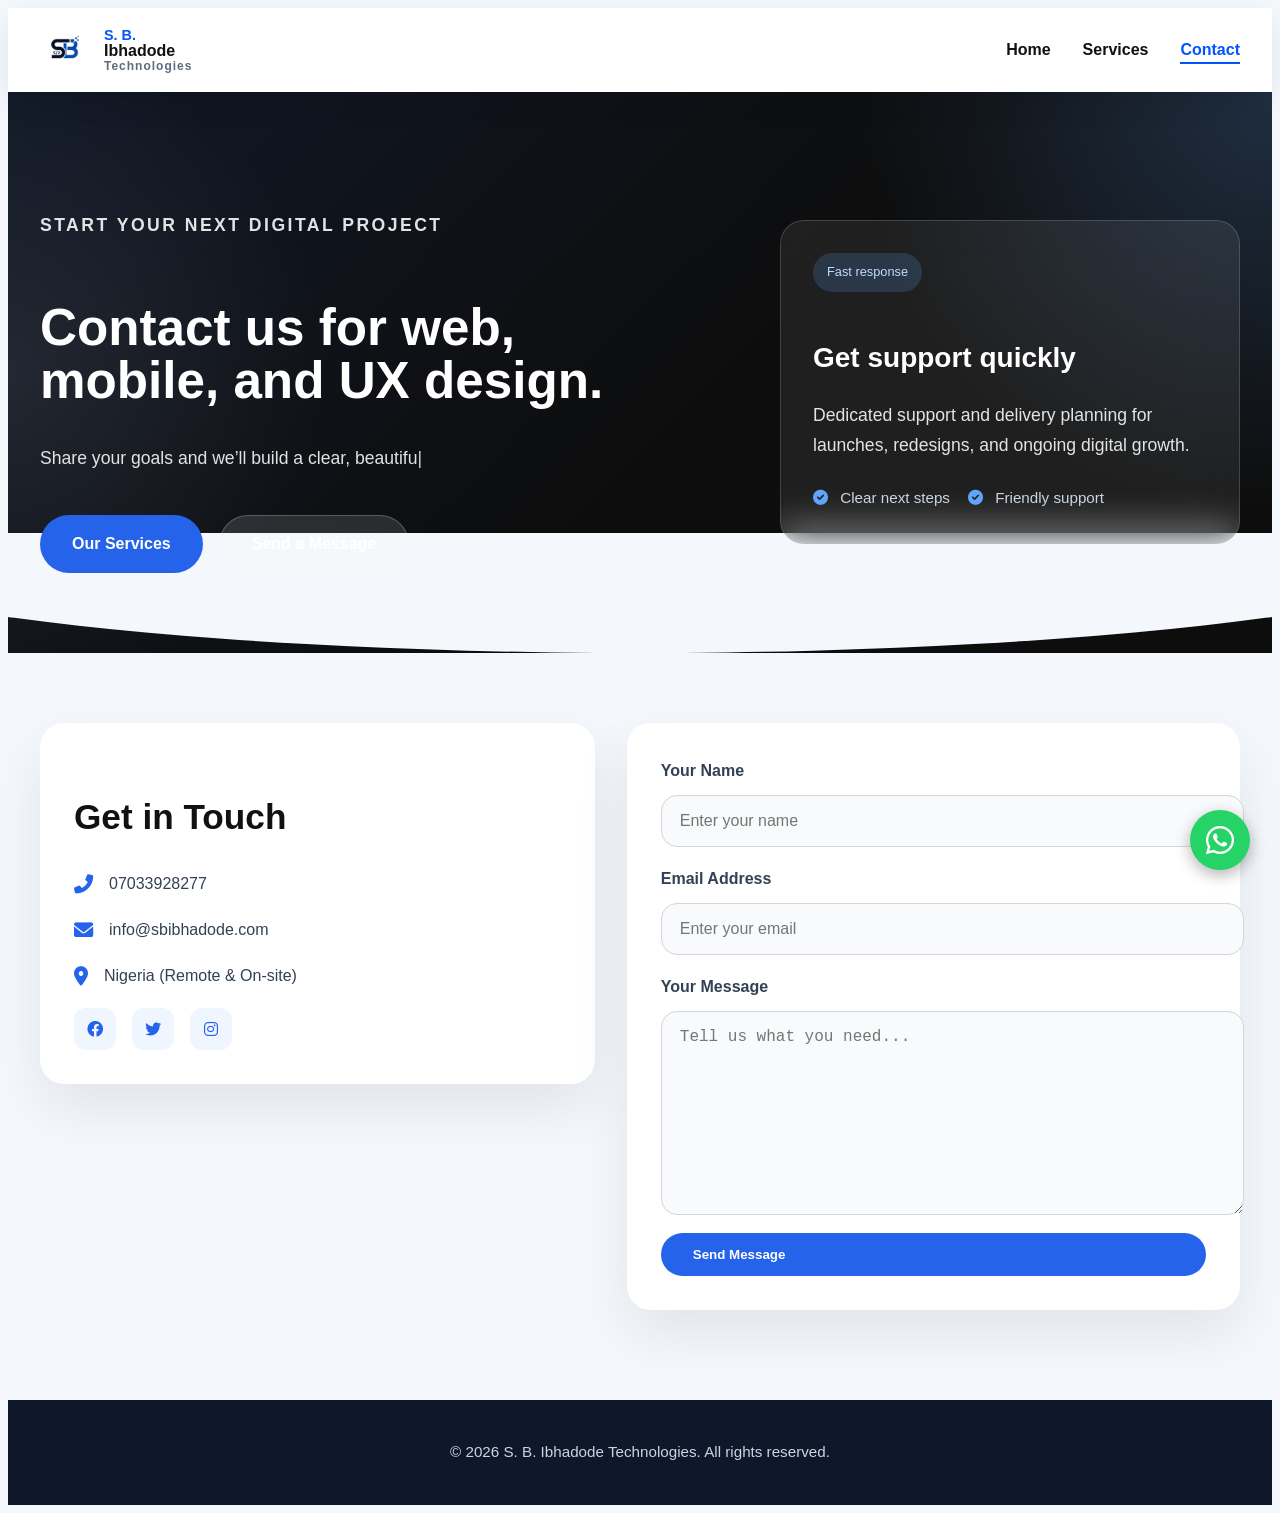
==== contact.html @ bba2dd8c "Adding more styling and removing the html from the urls" ====
<!DOCTYPE html>
<html lang="en">
<head>
    <meta charset="UTF-8">
    <meta name="viewport" content="width=device-width, initial-scale=1.0">
    <title>Contact | S. B. Ibhadode Technologies</title>
    <link rel="stylesheet" href="css/reference">
    <link rel="stylesheet" href="css/style.css">
    <link rel="stylesheet" href="https://cdnjs.cloudflare.com/ajax/libs/font-awesome/6.0.0/css/all.min.css">
</head>
<body>

    <nav class="navbar">
        <div class="container nav-inner">
            <div class="logo">
                <img src="images/logo.png" alt="S.B. Ibhadode Technologies Logo" class="logo-img">
                <div class="brand-name">
                    <span class="brand-line1">S. B.</span>
                    <span class="brand-line2">Ibhadode</span>
                    <span class="brand-line3">Technologies</span>
                </div>
            </div>
            <ul class="nav-links">
                <li><a href="/">Home</a></li>
                <li><a href="/services">Services</a></li>
                <li><a href="/contact" class="active">Contact</a></li>
            </ul>
            <div class="hamburger">
                <i class="fas fa-bars"></i>
            </div>
        </div>
    </nav>

    <section class="hero page-header reveal">
        <div class="container hero-grid">
            <div class="hero-text reveal slide-in-left">
                <p class="eyebrow">Start your next digital project</p>
                <h1>Contact us for web, mobile, and UX design.</h1>
                <p class="hero-copy typed" data-text="Share your goals and we’ll build a clear, beautiful product experience that helps your business grow."></p>
                <div class="hero-buttons">
                    <a href="/services" class="btn primary">Our Services</a>
                    <a href="#contact" class="btn secondary">Send a Message</a>
                </div>
            </div>
            <div class="hero-panel reveal slide-in-right">
                <div class="hero-card">
                    <span class="hero-card-label">Fast response</span>
                    <h2>Get support quickly</h2>
                    <p>Dedicated support and delivery planning for launches, redesigns, and ongoing digital growth.</p>
                    <div class="hero-card-meta">
                        <span><i class="fas fa-check-circle"></i> Clear next steps</span>
                        <span><i class="fas fa-check-circle"></i> Friendly support</span>
                    </div>
                </div>
            </div>
        </div>
        <div class="hero-wave"></div>
    </section>

    <section class="contact-section reveal" id="contact">
        <div class="container">
            <div class="contact-grid">
                <div class="contact-info-box">
                    <h2>Get in Touch</h2>
                    <div class="info-item">
                        <i class="fas fa-phone-alt"></i>
                        <span>07033928277</span>
                    </div>
                    <div class="info-item">
                        <i class="fas fa-envelope"></i>
                        <span>info@sbibhadode.com</span>
                    </div>
                    <div class="info-item">
                        <i class="fas fa-map-marker-alt"></i>
                        <span>Nigeria (Remote & On-site)</span>
                    </div>
                    <div class="social-links">
                        <a href="#"><i class="fab fa-facebook"></i></a>
                        <a href="#"><i class="fab fa-twitter"></i></a>
                        <a href="#"><i class="fab fa-instagram"></i></a>
                    </div>
                </div>
                <form class="contact-form">
                    <div class="form-group">
                        <label for="name">Your Name</label>
                        <input type="text" id="name" placeholder="Enter your name" required>
                    </div>
                    <div class="form-group">
                        <label for="email">Email Address</label>
                        <input type="email" id="email" placeholder="Enter your email" required>
                    </div>
                    <div class="form-group">
                        <label for="message">Your Message</label>
                        <textarea id="message" rows="5" placeholder="Tell us what you need..." required></textarea>
                    </div>
                    <button type="submit" class="btn primary full-width">Send Message</button>
                </form>
            </div>
        </div>
    </section>

    <footer>
        <div class="container">
            <p>&copy; 2026 S. B. Ibhadode Technologies. All rights reserved.</p>
        </div>
    </footer>

    <a href="https://wa.me/2347033928277" class="whatsapp-float" target="_blank">
        <i class="fab fa-whatsapp"></i>
    </a>

    <script src="js/script.js"></script>
</body>
</html>
---- css/style.css ----
/* --- GLOBAL STYLES --- */
html { scroll-behavior: smooth; }
body {
    background: #f4f7fb;
    color: #111;
    overflow-x: hidden;
    font-family: 'Inter', 'Segoe UI', sans-serif;
    line-height: 1.75;
}
a { text-decoration: none; color: inherit; }
img { max-width: 100%; display: block; }
.container { max-width: 1200px; margin: 0 auto; padding: 0 20px; }
.section-title { font-size: clamp(2rem, 2.5vw, 3rem); margin-bottom: 24px; color: #0d0d0d; }

/* --- NAVIGATION --- */
.navbar {
    background: rgba(255,255,255,0.96);
    backdrop-filter: blur(10px);
    box-shadow: 0 10px 30px rgba(0,0,0,0.08);
    position: sticky;
    top: 0;
    z-index: 100;
}
.navbar .container {
    display: flex;
    justify-content: space-between;
    align-items: center;
    height: 84px;
}
.nav-inner { gap: 1rem; }
.logo { display: flex; align-items: center; gap: 16px; }
.logo-img { width: 48px; height: 48px; object-fit: contain; }
.brand-name { display: flex; flex-direction: column; line-height: 1.05; }
.brand-line1 { font-size: 0.9rem; font-weight: 700; color: #0055ff; }
.brand-line2 { font-size: 1rem; font-weight: 700; color: #111; }
.brand-line3 { font-size: 0.75rem; font-weight: 600; color: #5f6a82; letter-spacing: 1px; }
.nav-links { list-style: none; display: flex; gap: 32px; }
.nav-links a { color: #111; font-weight: 550; transition: color 0.3s ease, border-bottom 0.3s ease; }
.nav-links a:hover,
.nav-links a.active { color: #0055ff; border-bottom: 2px solid #0055ff; padding-bottom: 4px; }
.hamburger { display: none; font-size: 1.5rem; cursor: pointer; color: #111; transition: transform 0.3s ease; }
.hamburger.open { transform: rotate(90deg); }
.nav-links.active { display: flex; }

/* --- HERO SECTION --- */
.hero {
    background: linear-gradient(135deg, #111827 0%, #0d0d0d 55%);
    color: #fff;
    padding: 100px 0 60px;
    position: relative;
    overflow: hidden;
}
.hero-grid { display: grid; grid-template-columns: 1.2fr 0.8fr; gap: 50px; align-items: center; }
.hero-text { max-width: 640px; }
.eyebrow { display: inline-block; margin-bottom: 18px; color: #7f9cf5; font-weight: 700; letter-spacing: 0.14em; text-transform: uppercase; font-size: 0.8rem; }
.hero h1 { font-size: clamp(2.8rem, 4vw, 4.4rem); line-height: 1.04; margin-bottom: 24px; }
.highlight { color: #60a5fa; }
.hero-copy { font-size: 1.05rem; max-width: 590px; margin-bottom: 32px; color: #d1d5db; }
.hero-buttons { display: flex; flex-wrap: wrap; gap: 16px; }
.hero-panel { display: flex; justify-content: flex-end; }
.hero-card {
    background: rgba(255,255,255,0.08);
    border: 1px solid rgba(255,255,255,0.16);
    border-radius: 24px;
    padding: 32px;
    max-width: 420px;
    backdrop-filter: blur(18px);
}
.hero-card-label { display: inline-flex; padding: 8px 14px; border-radius: 999px; background: rgba(96,165,250,0.18); color: #bfdbfe; font-size: 0.8rem; margin-bottom: 18px; }
.hero-card h2 { font-size: 1.75rem; margin-bottom: 16px; }
.hero-card p { color: #d1d5db; margin-bottom: 24px; }
.hero-card-meta { display: flex; gap: 18px; flex-wrap: wrap; color: #cbd5e1; font-size: 0.95rem; }
.hero-card-meta i { color: #60a5fa; margin-right: 8px; }
.hero-wave {
    position: absolute;
    bottom: 0;
    left: 0;
    width: 100%;
    height: 120px;
    background: #f4f7fb;
    clip-path: ellipse(70% 100% at 50% 0%);
}

.page-header {
    padding: 100px 0 80px;
    background: linear-gradient(135deg, #111827 0%, #0d0d0d 55%);
    color: #fff;
    position: relative;
    overflow: hidden;
}
.page-header::after {
    content: '';
    position: absolute;
    inset: 0;
    background: radial-gradient(circle at top right, rgba(96,165,250,0.22), transparent 30%), radial-gradient(circle at left center, rgba(255,255,255,0.08), transparent 25%);
    pointer-events: none;
}
.page-header .container {
    position: relative;
    z-index: 1;
}
.page-header h1 {
    font-size: clamp(2.5rem, 4vw, 3.8rem);
    margin-bottom: 18px;
}
.page-header p {
    max-width: 700px;
    font-size: 1.1rem;
    color: rgba(255,255,255,0.88);
}

.services-full {
    padding: 70px 0 90px;
}
.service-item-full {
    display: grid;
    grid-template-columns: 0.3fr 1.0fr;
    gap: 30px;
    align-items: center;
    background: #fff;
    border-radius: 24px;
    padding: 36px;
    margin-bottom: 24px;
    box-shadow: 0 20px 45px rgba(15,23,42,0.06);
}
.service-item-full.reverse { grid-template-columns: 1.0fr 0.3fr; }
.service-icon-large {
    width: 110px;
    height: 110px;
    border-radius: 28px;
    background: linear-gradient(135deg, #2563eb, #60a5fa);
    display: flex;
    align-items: center;
    justify-content: center;
    color: #fff;
    font-size: 2.4rem;
}
.service-desc h2 { margin-bottom: 16px; font-size: 1.8rem; }
.service-desc p { color: #475569; line-height: 1.8; }

.contact-section {
    padding: 70px 0 90px;
}
.contact-grid {
    display: grid;
    grid-template-columns: 0.95fr 1.05fr;
    gap: 32px;
    align-items: start;
}
.contact-info-box,
.contact-form {
    background: #fff;
    border-radius: 24px;
    padding: 34px;
    box-shadow: 0 24px 55px rgba(15,23,42,0.08);
}
.contact-info-box h2 { font-size: 2.2rem; margin-bottom: 22px; }
.info-item { display: flex; align-items: center; gap: 16px; margin-bottom: 18px; color: #334155; }
.info-item i { color: #2563eb; font-size: 1.2rem; }
.social-links { display: flex; gap: 16px; margin-top: 18px; }
.social-links a { width: 42px; height: 42px; display: inline-flex; align-items: center; justify-content: center; border-radius: 12px; background: #eff6ff; color: #2563eb; transition: transform 0.2s ease; }
.social-links a:hover { transform: translateY(-2px); }
.contact-form .form-group { display: grid; gap: 10px; margin-bottom: 18px; }
.contact-form label { color: #334155; font-weight: 700; }
.contact-form input,
.contact-form textarea { width: 100%; border: 1px solid #d2d6dc; border-radius: 16px; padding: 16px 18px; font-size: 1rem; color: #0f172a; background: #f8fafc; }
.contact-form textarea { resize: vertical; min-height: 170px; }
.full-width { width: 100%; }

.project-thumb {
    width: 100%;
    aspect-ratio: 16 / 9;
    object-fit: cover;
    object-position: center;
    border-radius: 18px;
    margin-bottom: 22px;
}

/* --- REVEAL ANIMATION --- */
.reveal {
    opacity: 0;
    transform: translateY(30px);
    transition: opacity 0.85s ease, transform 0.85s ease;
}
.reveal.visible {
    opacity: 1;
    transform: translate(0, 0);
}
.slide-in-left {
    transform: translateX(-45px);
}
.slide-in-right {
    transform: translateX(45px);
}
.slide-in-up {
    transform: translateY(45px);
}
.typed {
    display: inline-flex;
    flex-wrap: wrap;
    color: #d1d5db;
    min-height: 2.5rem;
}
.typed-text {
    display: inline;
}
.typing-cursor {
    display: inline-block;
    width: 1ch;
    animation: blink 1s steps(1) infinite;
    color: #d1d5db;
}
@keyframes blink {
    0%, 100% { opacity: 1; }
    50% { opacity: 0; }
}

/* --- BUTTONS --- */
.btn {
    padding: 14px 32px;
    border-radius: 999px;
    font-weight: 700;
    display: inline-flex;
    align-items: center;
    gap: 10px;
    transition: transform 0.25s ease, background-color 0.25s ease, color 0.25s ease;
    cursor: pointer;
    border: none;
}
.btn.primary { background: #2563eb; color: #fff; }
.btn.primary:hover { background: #1d4ed8; transform: translateY(-2px); }
.btn.secondary { background: rgba(255,255,255,0.12); color: #fff; border: 1px solid rgba(255,255,255,0.22); }
.btn.secondary:hover { background: rgba(255,255,255,0.18); transform: translateY(-2px); }

/* --- STATS SECTION --- */
.stats-section {
    padding: 56px 0 32px;
}
.stats-grid {
    display: grid;
    grid-template-columns: repeat(4, minmax(0, 1fr));
    gap: 24px;
}
.stat-card {
    background: #fff;
    border-radius: 18px;
    padding: 34px 26px;
    text-align: center;
    box-shadow: 0 12px 25px rgba(15,23,42,0.08);
}
.stat-card span { display: block; font-size: 2.75rem; font-weight: 800; color: #111827; margin-bottom: 12px; }
.stat-card p { color: #475569; font-size: 1rem; }

/* --- SERVICES PREVIEW --- */
.services-preview { padding: 80px 0 70px; text-align: center; }
.service-grid { display: grid; grid-template-columns: repeat(auto-fit, minmax(220px, 1fr)); gap: 28px; }
.service-card { background: #fff; padding: 30px; border-radius: 20px; box-shadow: 0 20px 40px rgba(15,23,42,0.06); transition: transform 0.3s ease, box-shadow 0.3s ease; }
.service-card:hover { transform: translateY(-10px); box-shadow: 0 24px 60px rgba(15,23,42,0.12); }
.service-card i { font-size: 2.7rem; color: #2563eb; margin-bottom: 18px; }
.service-card h3 { margin-bottom: 14px; font-size: 1.2rem; }
.service-card p { color: #475569; }

/* --- PROJECT TEMPLATES --- */
.projects-section {
    padding: 80px 0 60px;
}
.section-header { max-width: 720px; margin: 0 auto 42px; text-align: center; color: #334155; }
.section-header p { font-size: 1rem; line-height: 1.8; }
.projects-grid {
    display: grid;
    grid-template-columns: repeat(auto-fit, minmax(240px, 1fr));
    gap: 24px;
}
.project-card {
    background: #fff;
    padding: 32px;
    border-radius: 22px;
    border: 1px solid #e2e8f0;
    box-shadow: 0 18px 40px rgba(15,23,42,0.05);
    transition: transform 0.35s ease, border-color 0.35s ease, box-shadow 0.35s ease;
    position: relative;
}
.project-card:nth-child(2) { transform: translateY(10px); }
.project-card:nth-child(3) { transform: translateY(20px); }
.project-card:nth-child(4) { transform: translateY(10px); }
.project-card:nth-child(5) { transform: translateY(0); }
.project-card:hover { transform: translateY(-8px) scale(1.01); border-color: #c7d2fe; box-shadow: 0 26px 55px rgba(15,23,42,0.12); z-index: 2; }
.project-icon {
    width: 56px;
    height: 56px;
    border-radius: 18px;
    background: rgba(96,165,250,0.12);
    display: flex;
    align-items: center;
    justify-content: center;
    margin-bottom: 22px;
    color: #2563eb;
    font-size: 1.4rem;
}
.project-card h3 { margin-bottom: 14px; }
.project-card p { color: #64748b; line-height: 1.8; }
.project-link { display: block; margin-top: 16px; color: #2563eb; font-size: 0.95rem; }
.projects-note { margin-top: 24px; font-size: 0.95rem; color: #64748b; }

/* --- ABOUT SECTION --- */
.about-section {
    padding: 80px 0;
}
.about-grid {
    display: grid;
    grid-template-columns: 1.1fr 0.9fr;
    gap: 40px;
    align-items: start;
}
.about-copy h2 { font-size: 2.75rem; margin-bottom: 22px; }
.about-copy p { max-width: 680px; color: #475569; margin-bottom: 28px; }
.about-list { list-style: none; display: grid; gap: 16px; }
.about-list li { background: #fff; border-radius: 16px; padding: 22px 24px; box-shadow: 0 12px 30px rgba(15,23,42,0.05); color: #334155; }
.about-list strong { color: #0f172a; }
.about-stats { display: grid; gap: 20px; }
.about-box { background: #2563eb; color: #fff; border-radius: 20px; padding: 28px; box-shadow: 0 20px 40px rgba(37,99,235,0.12); }
.about-box h3 { margin-bottom: 12px; }
.about-box p { color: #e2e8f0; line-height: 1.75; }

/* --- TESTIMONIALS --- */
.testimonials-section {
    padding: 80px 0;
    background: #eef2ff;
}
.testimonial-grid {
    display: grid;
    grid-template-columns: repeat(auto-fit, minmax(260px, 1fr));
    gap: 24px;
}
.testimonial-card {
    background: #fff;
    border-radius: 24px;
    padding: 32px;
    box-shadow: 0 20px 40px rgba(15,23,42,0.06);
}
.testimonial-card p { color: #334155; margin-bottom: 22px; line-height: 1.85; }
.testimonial-card span { color: #64748b; font-weight: 700; }

/* --- CTA SECTION --- */
.cta-section {
    padding: 70px 0 50px;
}
.cta-panel {
    background: #111827;
    color: #fff;
    border-radius: 26px;
    padding: 42px 36px;
    display: flex;
    justify-content: space-between;
    align-items: center;
    gap: 24px;
    box-shadow: 0 24px 60px rgba(15,23,42,0.18);
}
.cta-panel h2 { font-size: 2rem; margin-bottom: 10px; }
.cta-panel p { color: #cbd5e1; max-width: 620px; }

/* --- FOOTER --- */
footer { background: #0f172a; color: #cbd5e1; text-align: center; padding: 24px 0; font-size: 0.95rem; }

/* --- FLOATING WHATSAPP BUTTON --- */
.whatsapp-float { position: fixed; bottom: 30px; right: 30px; background: #25D366; color: #fff; width: 60px; height: 60px; border-radius: 50%; display: flex; justify-content: center; align-items: center; font-size: 2rem; box-shadow: 0 5px 15px rgba(0,0,0,0.3); z-index: 1000; transition: 0.3s; }
.whatsapp-float:hover { transform: scale(1.1); color: #fff; }

/* --- RESPONSIVE --- */
@media (max-width: 1024px) {
    .hero-grid, .about-grid { grid-template-columns: 1fr; }
    .hero-panel { justify-content: center; }
    .hero-card { max-width: 100%; }
    .stats-grid { grid-template-columns: repeat(2, minmax(0, 1fr)); }
}

@media (max-width: 768px) {
    .hamburger { display: block; }
    .nav-links { display: none; flex-direction: column; position: absolute; top: 84px; left: 0; width: 100%; background: #fff; padding: 20px; box-shadow: 0 8px 24px rgba(15,23,42,0.15); }
    .nav-links.active { display: flex; }
    .nav-links li { text-align: center; margin: 16px 0; }
    .hero { padding-top: 90px; }
    .hero h1 { font-size: 2.6rem; }
    .hero-buttons { flex-direction: column; align-items: stretch; }
    .projects-grid, .testimonial-grid, .stats-grid { grid-template-columns: 1fr; }
    .cta-panel { flex-direction: column; text-align: center; }
    .cta-panel a { width: 100%; justify-content: center; }
    .stats-section { padding-top: 36px; }
}

@media (max-width: 540px) {
    .container { padding: 0 16px; }
    .hero { padding: 70px 0 40px; }
    .hero-copy { font-size: 1rem; }
    .hero-card { padding: 26px; }
    .stat-card { padding: 24px; }
    .about-copy h2 { font-size: 2rem; }
}
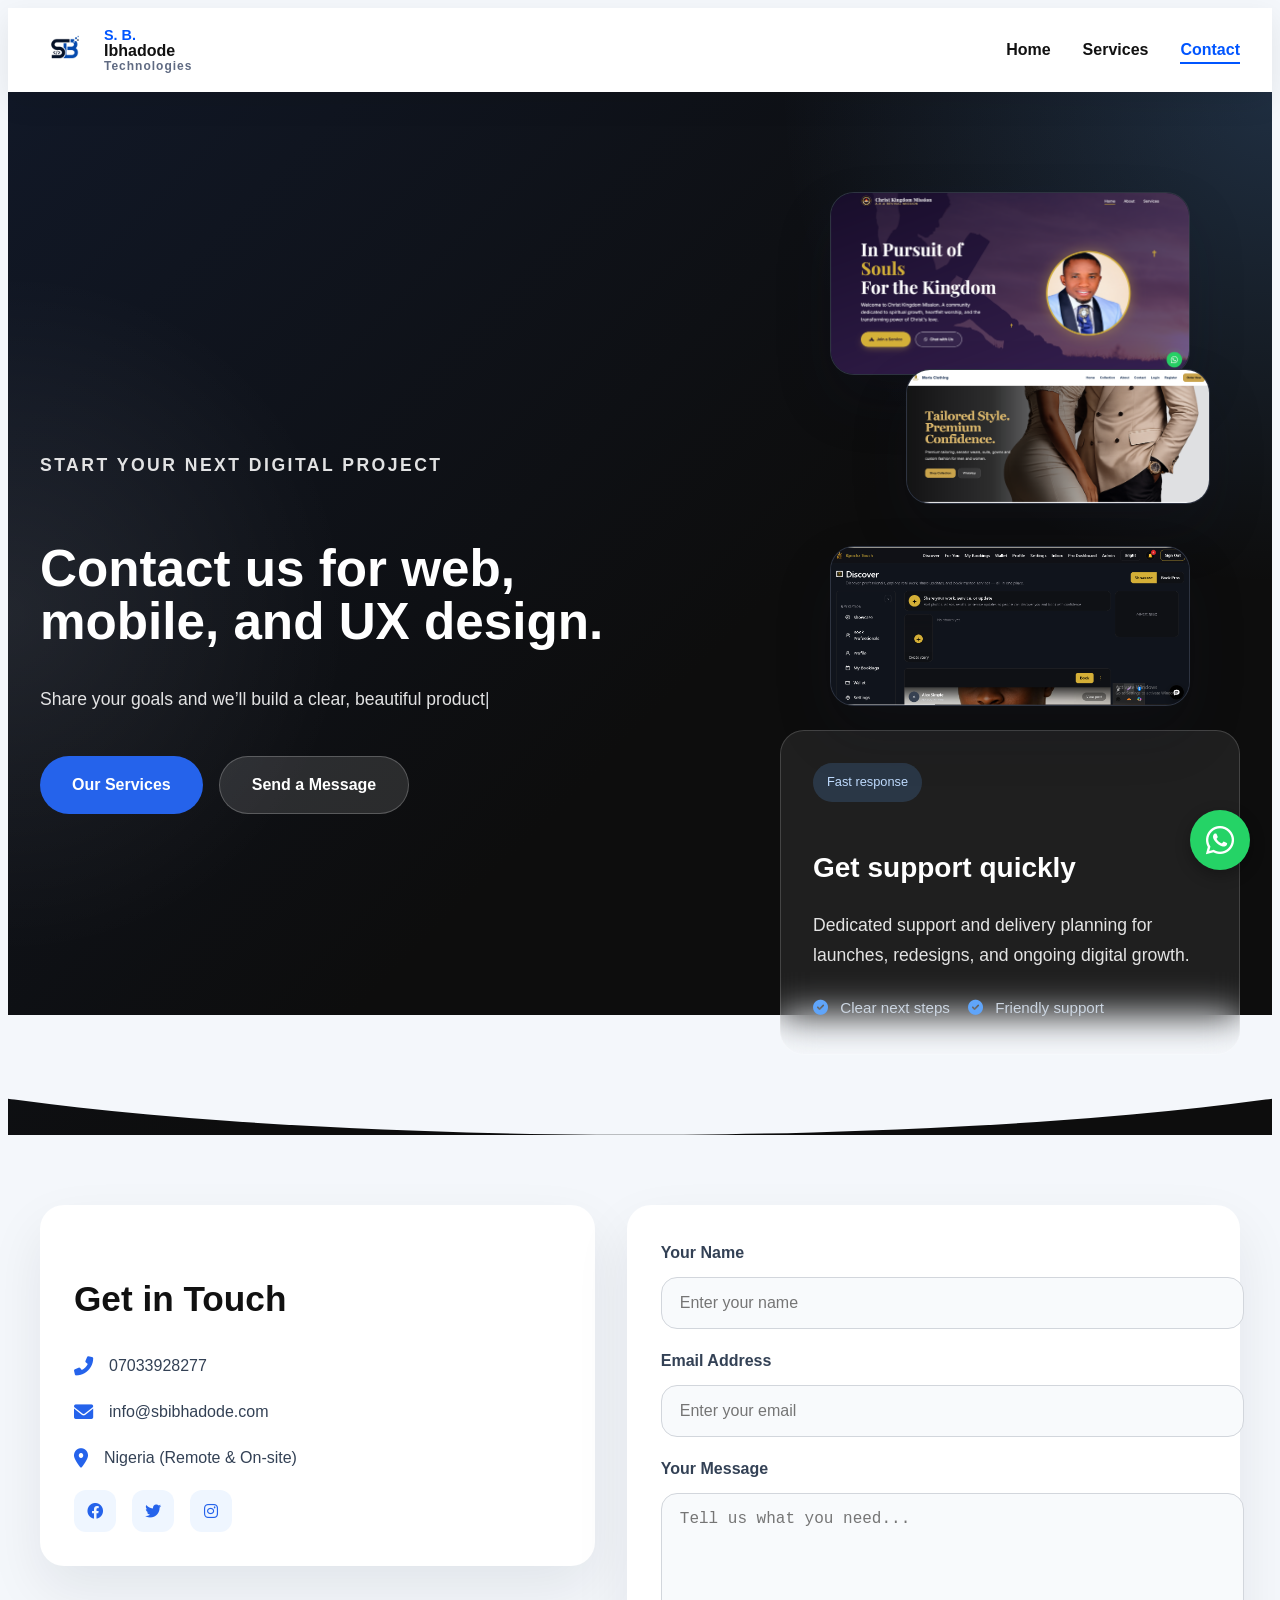
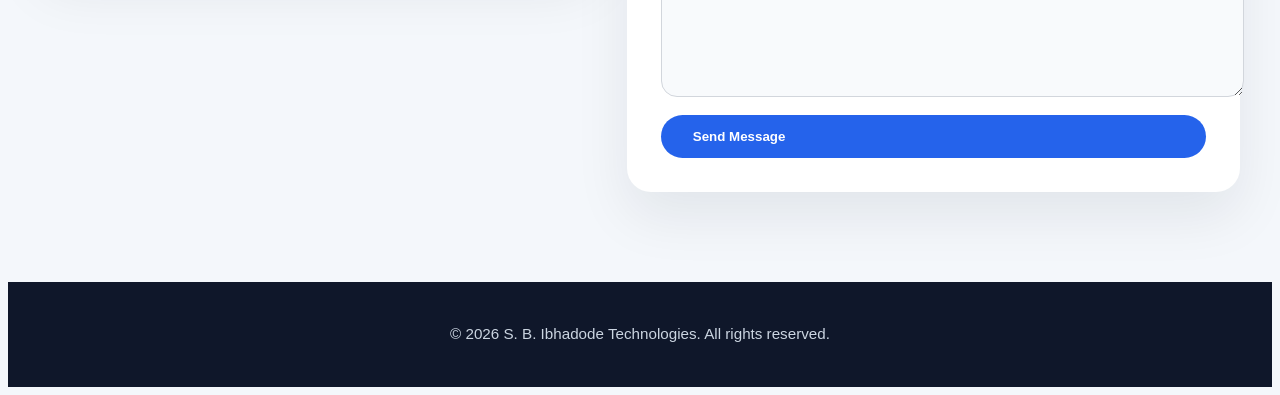
==== commit 4dd26a35: "Contact page made responsive" ====
--- a/contact.html
+++ b/contact.html
@@ -43,6 +43,11 @@
                 </div>
             </div>
             <div class="hero-panel reveal slide-in-right">
+                <div class="hero-image-stack contact-stack">
+                    <div class="hero-image-card"><img src="images/christkingdommission.png" alt="Contact project preview"></div>
+                    <div class="hero-image-card"><img src="images/morisclothings.png" alt="Fashion storefront preview"></div>
+                    <div class="hero-image-card"><img src="images/kpochatouch.png" alt="Messaging platform preview"></div>
+                </div>
                 <div class="hero-card">
                     <span class="hero-card-label">Fast response</span>
                     <h2>Get support quickly</h2>
--- a/css/style.css
+++ b/css/style.css
@@ -57,7 +57,69 @@
 .highlight { color: #60a5fa; }
 .hero-copy { font-size: 1.05rem; max-width: 590px; margin-bottom: 32px; color: #d1d5db; }
 .hero-buttons { display: flex; flex-wrap: wrap; gap: 16px; }
-.hero-panel { display: flex; justify-content: flex-end; }
+.hero-panel {
+    display: grid;
+    gap: 24px;
+    justify-items: center;
+    align-items: center;
+}
+.hero-image-stack {
+    display: grid;
+    gap: 18px;
+    width: min(100%, 360px);
+    position: relative;
+}
+.hero-image-card {
+    border-radius: 24px;
+    overflow: hidden;
+    box-shadow: 0 26px 55px rgba(15,23,42,0.18);
+    background: #111827;
+    border: 1px solid rgba(255,255,255,0.12);
+    position: relative;
+    z-index: 1;
+    transition: transform 0.35s ease;
+}
+.hero-image-stack.home-stack .hero-image-card:nth-child(1) {
+    transform: translateY(0) translateX(0);
+    max-width: 100%;
+}
+.hero-image-stack.home-stack .hero-image-card:nth-child(2) {
+    transform: translateY(-22px) translateX(18px);
+    max-width: 85%;
+    margin-left: auto;
+}
+.hero-image-stack.home-stack .hero-image-card:nth-child(3) {
+    transform: translateY(-40px) translateX(-12px);
+    max-width: 90%;
+}
+.hero-image-stack.services-stack .hero-image-card:nth-child(1) {
+    transform: translateY(0) translateX(0);
+    max-width: 100%;
+}
+.hero-image-stack.services-stack .hero-image-card:nth-child(2) {
+    transform: translateY(-20px) translateX(24px);
+    max-width: 84%;
+    margin-left: auto;
+}
+.hero-image-stack.services-stack .hero-image-card:nth-child(3) {
+    transform: translateY(-44px) translateX(-8px);
+    max-width: 88%;
+}
+.hero-image-stack.contact-stack .hero-image-card:nth-child(1) {
+    transform: translateY(0) translateX(0);
+    max-width: 100%;
+}
+.hero-image-stack.contact-stack .hero-image-card:nth-child(2) {
+    transform: translateY(-24px) translateX(20px);
+    max-width: 84%;
+    margin-left: auto;
+}
+.hero-image-card img {
+    width: 100%;
+    height: 100%;
+    object-fit: cover;
+    display: block;
+}
 .hero-card {
     background: rgba(255,255,255,0.08);
     border: 1px solid rgba(255,255,255,0.16);
@@ -383,6 +445,12 @@
     .hero h1 { font-size: 2.6rem; }
     .hero-buttons { flex-direction: column; align-items: stretch; }
     .projects-grid, .testimonial-grid, .stats-grid { grid-template-columns: 1fr; }
+    .contact-grid { grid-template-columns: 1fr; row-gap: 24px; }
+    .contact-info-box { order: 2; }
+    .contact-form { order: 1; }
+    .hero-panel { width: 100%; }
+    .hero-image-stack { width: 100%; }
+    .hero-image-stack .hero-image-card { max-width: 100%; transform: translateY(0) translateX(0); }
     .cta-panel { flex-direction: column; text-align: center; }
     .cta-panel a { width: 100%; justify-content: center; }
     .stats-section { padding-top: 36px; }
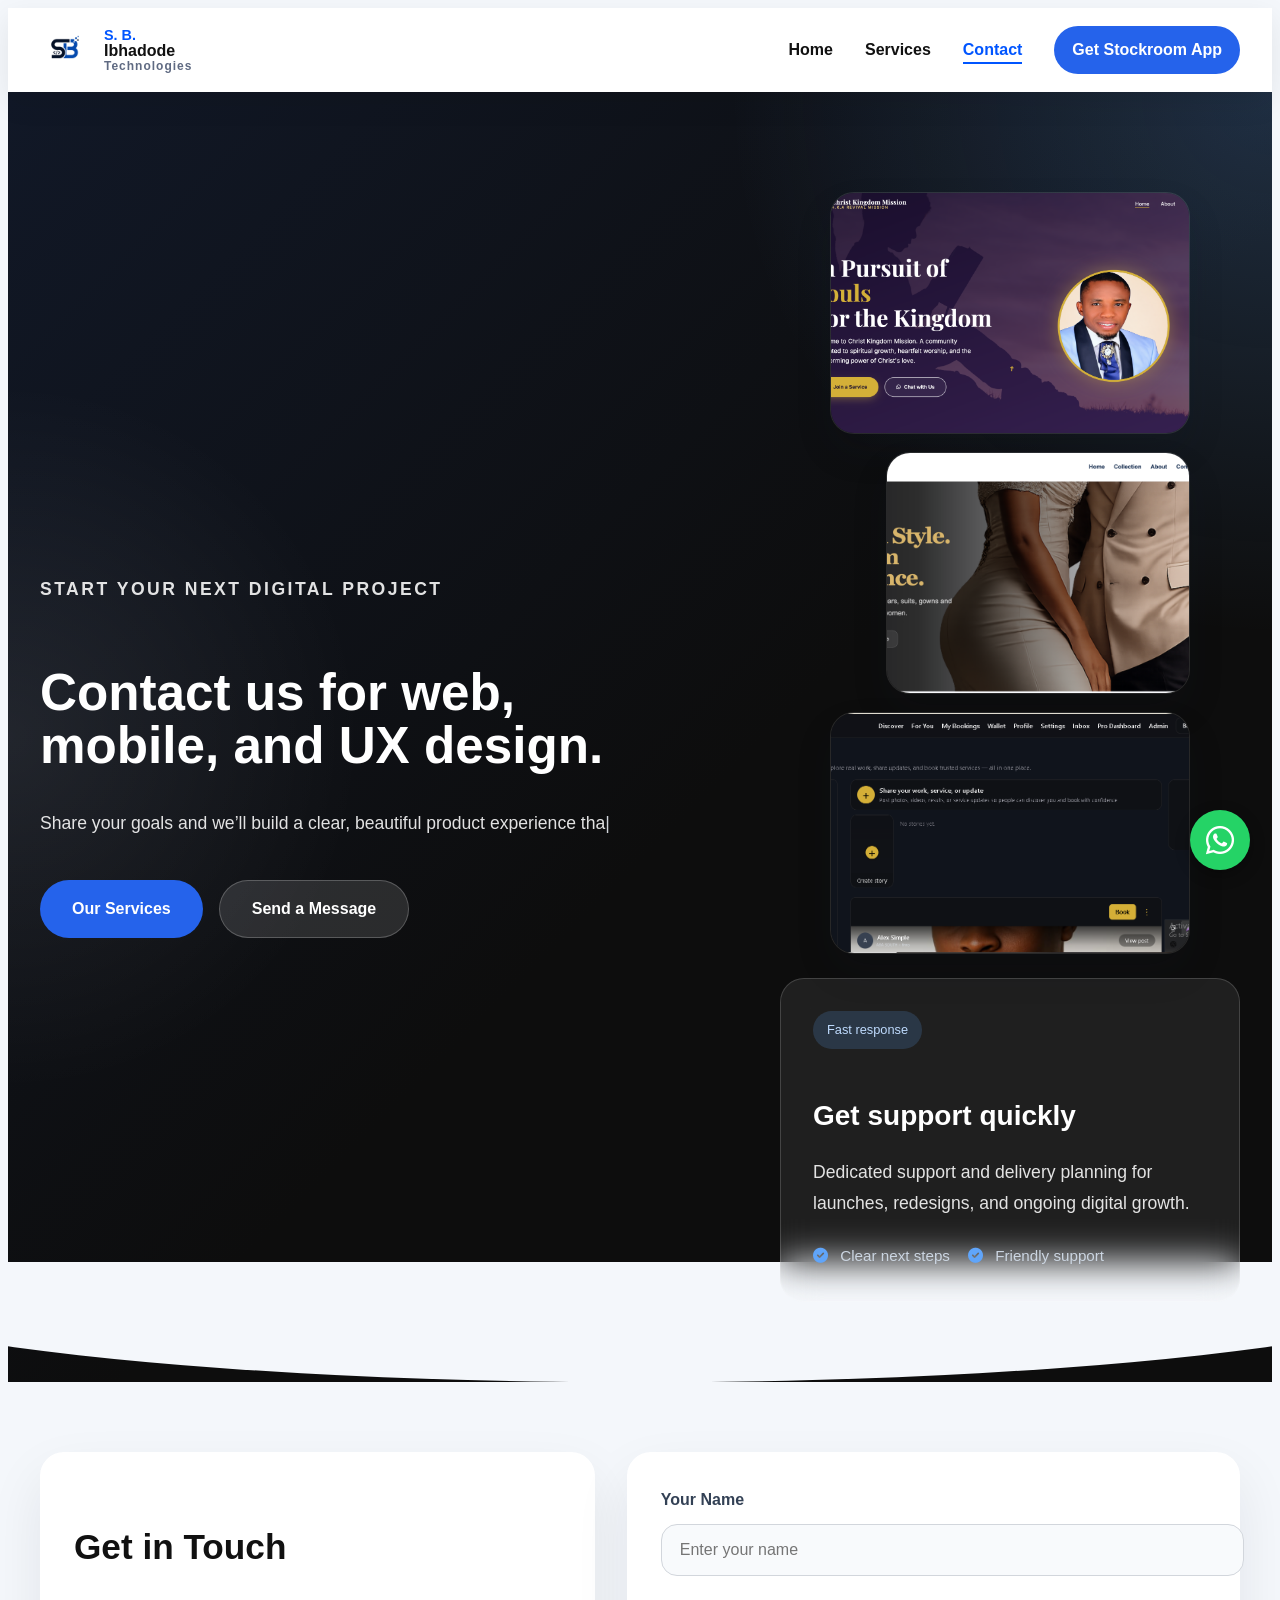
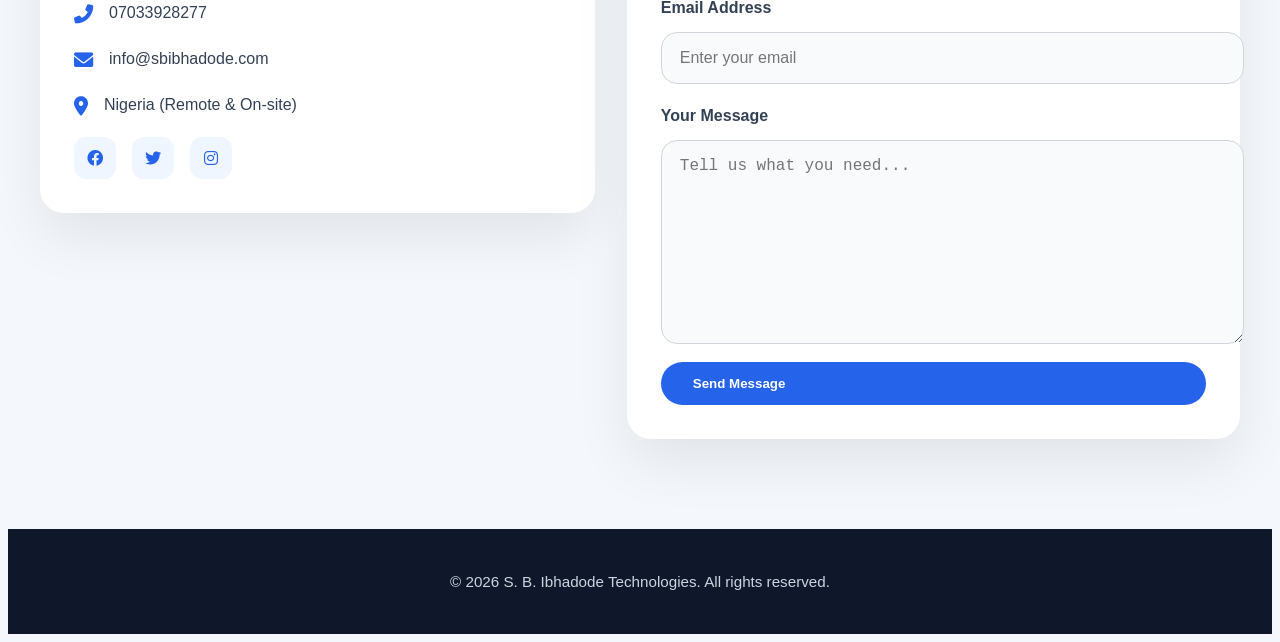
==== commit 58889282: "Stockroom link added to header" ====
--- a/contact.html
+++ b/contact.html
@@ -24,6 +24,7 @@
                 <li><a href="/">Home</a></li>
                 <li><a href="/services">Services</a></li>
                 <li><a href="/contact" class="active">Contact</a></li>
+                <li><a href="https://stockroom.globalcreest.com" class="stockroom-nav">Get Stockroom App</a></li>
             </ul>
             <div class="hamburger">
                 <i class="fas fa-bars"></i>
--- a/css/style.css
+++ b/css/style.css
@@ -41,6 +41,10 @@
 .hamburger { display: none; font-size: 1.5rem; cursor: pointer; color: #111; transition: transform 0.3s ease; }
 .hamburger.open { transform: rotate(90deg); }
 .nav-links.active { display: flex; }
+.nav-links { align-items: center; }
+.nav-links a.stockroom-nav { display: inline-flex; padding: 10px 18px; border-radius: 999px; background: #2563eb; color: #fff; border: 0; }
+.nav-links a.stockroom-nav:hover,
+.nav-links a.stockroom-nav:focus-visible { background: #1d4ed8; }
 
 /* --- HERO SECTION --- */
 .hero {
@@ -57,6 +61,9 @@
 .highlight { color: #60a5fa; }
 .hero-copy { font-size: 1.05rem; max-width: 590px; margin-bottom: 32px; color: #d1d5db; }
 .hero-buttons { display: flex; flex-wrap: wrap; gap: 16px; }
+.stockroom-promo { margin-top: 28px; padding-top: 24px; border-top: 1px solid rgba(255,255,255,0.16); }
+.stockroom-promo p { margin-bottom: 16px; color: #d1d5db; }
+.stockroom-promo .btn { box-sizing: border-box; max-width: 100%; justify-content: center; text-align: center; }
 .hero-panel {
     display: grid;
     gap: 24px;
@@ -72,25 +79,48 @@
 .hero-image-card {
     border-radius: 24px;
     overflow: hidden;
-    box-shadow: 0 26px 55px rgba(15,23,42,0.18);
-    background: #111827;
-    border: 1px solid rgba(255,255,255,0.12);
+    box-shadow: 0 18px 36px rgba(15,23,42,0.12);
+    background: rgba(255,255,255,0.04);
+    border: 1px solid rgba(255,255,255,0.08);
     position: relative;
     z-index: 1;
     transition: transform 0.35s ease;
+    opacity: 0;
+    animation: hero-card-slide 0.9s ease-out forwards;
 }
 .hero-image-stack.home-stack .hero-image-card:nth-child(1) {
     transform: translateY(0) translateX(0);
     max-width: 100%;
+    animation-delay: 0.08s;
 }
 .hero-image-stack.home-stack .hero-image-card:nth-child(2) {
-    transform: translateY(-22px) translateX(18px);
+    transform: translateY(-20px) translateX(18px);
     max-width: 85%;
     margin-left: auto;
+    animation-delay: 0.18s;
 }
 .hero-image-stack.home-stack .hero-image-card:nth-child(3) {
-    transform: translateY(-40px) translateX(-12px);
+    transform: translateY(-36px) translateX(-12px);
     max-width: 90%;
+    animation-delay: 0.28s;
+}
+.hero-image-card img.hero-faint {
+    opacity: 0.18;
+    filter: saturate(0.55) brightness(1.08);
+    width: 100%;
+    height: 100%;
+    object-fit: cover;
+    display: block;
+}
+@keyframes hero-card-slide {
+    from {
+        opacity: 0;
+        transform: translateY(24px) scale(1.03);
+    }
+    to {
+        opacity: 1;
+        transform: translateY(0) scale(1);
+    }
 }
 .hero-image-stack.services-stack .hero-image-card:nth-child(1) {
     transform: translateY(0) translateX(0);
@@ -114,11 +144,14 @@
     max-width: 84%;
     margin-left: auto;
 }
-.hero-image-card img {
+.hero-image-card img,
+.hero-image-card iframe {
     width: 100%;
     height: 100%;
     object-fit: cover;
     display: block;
+    border: 0;
+    min-height: 240px;
 }
 .hero-card {
     background: rgba(255,255,255,0.08);
@@ -237,6 +270,12 @@
     border-radius: 18px;
     margin-bottom: 22px;
 }
+.project-card iframe.project-thumb {
+    display: block;
+    height: auto;
+    min-height: 240px;
+    border: 0;
+}
 
 /* --- REVEAL ANIMATION --- */
 .reveal {
@@ -330,11 +369,14 @@
 .section-header p { font-size: 1rem; line-height: 1.8; }
 .projects-grid {
     display: grid;
-    grid-template-columns: repeat(auto-fit, minmax(240px, 1fr));
-    gap: 24px;
+    grid-template-columns: 1fr;
+    gap: 32px;
+    justify-items: center;
 }
 .project-card {
     background: #fff;
+    width: 100%;
+    max-width: 900px; /* Adjust between 800px and 1000px if desired */
     padding: 32px;
     border-radius: 22px;
     border: 1px solid #e2e8f0;
@@ -342,10 +384,6 @@
     transition: transform 0.35s ease, border-color 0.35s ease, box-shadow 0.35s ease;
     position: relative;
 }
-.project-card:nth-child(2) { transform: translateY(10px); }
-.project-card:nth-child(3) { transform: translateY(20px); }
-.project-card:nth-child(4) { transform: translateY(10px); }
-.project-card:nth-child(5) { transform: translateY(0); }
 .project-card:hover { transform: translateY(-8px) scale(1.01); border-color: #c7d2fe; box-shadow: 0 26px 55px rgba(15,23,42,0.12); z-index: 2; }
 .project-icon {
     width: 56px;
@@ -450,6 +488,7 @@
     .contact-form { order: 1; }
     .hero-panel { width: 100%; }
     .hero-image-stack { width: 100%; }
+    .hero-image-stack.home-stack { display: none; }
     .hero-image-stack .hero-image-card { max-width: 100%; transform: translateY(0) translateX(0); }
     .cta-panel { flex-direction: column; text-align: center; }
     .cta-panel a { width: 100%; justify-content: center; }
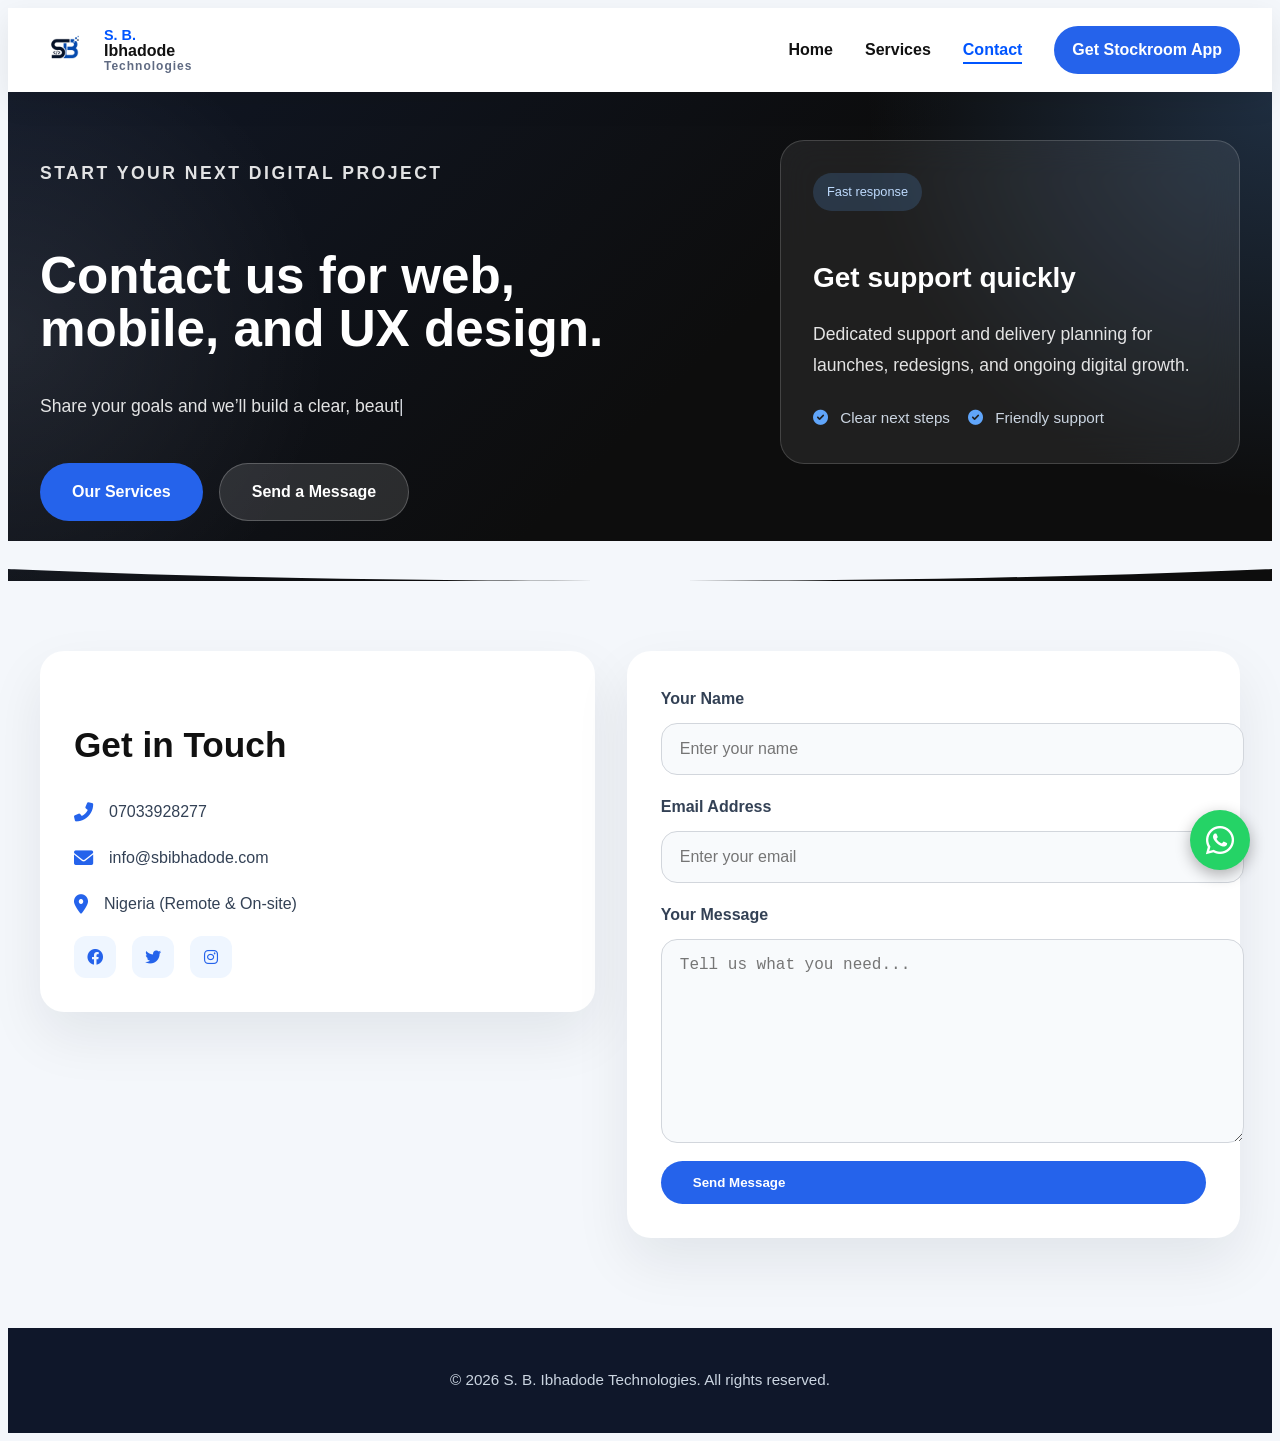
==== commit 81bbe7a3: "Play store badge added" ====
--- a/contact.html
+++ b/contact.html
@@ -44,11 +44,6 @@
                 </div>
             </div>
             <div class="hero-panel reveal slide-in-right">
-                <div class="hero-image-stack contact-stack">
-                    <div class="hero-image-card"><img src="images/christkingdommission.png" alt="Contact project preview"></div>
-                    <div class="hero-image-card"><img src="images/morisclothings.png" alt="Fashion storefront preview"></div>
-                    <div class="hero-image-card"><img src="images/kpochatouch.png" alt="Messaging platform preview"></div>
-                </div>
                 <div class="hero-card">
                     <span class="hero-card-label">Fast response</span>
                     <h2>Get support quickly</h2>
--- a/css/style.css
+++ b/css/style.css
@@ -50,11 +50,11 @@
 .hero {
     background: linear-gradient(135deg, #111827 0%, #0d0d0d 55%);
     color: #fff;
-    padding: 100px 0 60px;
+    padding: 48px 0 60px;
     position: relative;
     overflow: hidden;
 }
-.hero-grid { display: grid; grid-template-columns: 1.2fr 0.8fr; gap: 50px; align-items: center; }
+.hero-grid { display: grid; grid-template-columns: 1.2fr 0.8fr; gap: 50px; align-items: start; }
 .hero-text { max-width: 640px; }
 .eyebrow { display: inline-block; margin-bottom: 18px; color: #7f9cf5; font-weight: 700; letter-spacing: 0.14em; text-transform: uppercase; font-size: 0.8rem; }
 .hero h1 { font-size: clamp(2.8rem, 4vw, 4.4rem); line-height: 1.04; margin-bottom: 24px; }
@@ -171,13 +171,13 @@
     bottom: 0;
     left: 0;
     width: 100%;
-    height: 120px;
+    height: 40px;
     background: #f4f7fb;
     clip-path: ellipse(70% 100% at 50% 0%);
 }
 
 .page-header {
-    padding: 100px 0 80px;
+    padding: 48px 0 60px;
     background: linear-gradient(135deg, #111827 0%, #0d0d0d 55%);
     color: #fff;
     position: relative;
@@ -479,7 +479,7 @@
     .nav-links { display: none; flex-direction: column; position: absolute; top: 84px; left: 0; width: 100%; background: #fff; padding: 20px; box-shadow: 0 8px 24px rgba(15,23,42,0.15); }
     .nav-links.active { display: flex; }
     .nav-links li { text-align: center; margin: 16px 0; }
-    .hero { padding-top: 90px; }
+    .hero { padding-top: 36px; }
     .hero h1 { font-size: 2.6rem; }
     .hero-buttons { flex-direction: column; align-items: stretch; }
     .projects-grid, .testimonial-grid, .stats-grid { grid-template-columns: 1fr; }
@@ -497,7 +497,7 @@
 
 @media (max-width: 540px) {
     .container { padding: 0 16px; }
-    .hero { padding: 70px 0 40px; }
+    .hero { padding: 28px 0 56px; }
     .hero-copy { font-size: 1rem; }
     .hero-card { padding: 26px; }
     .stat-card { padding: 24px; }
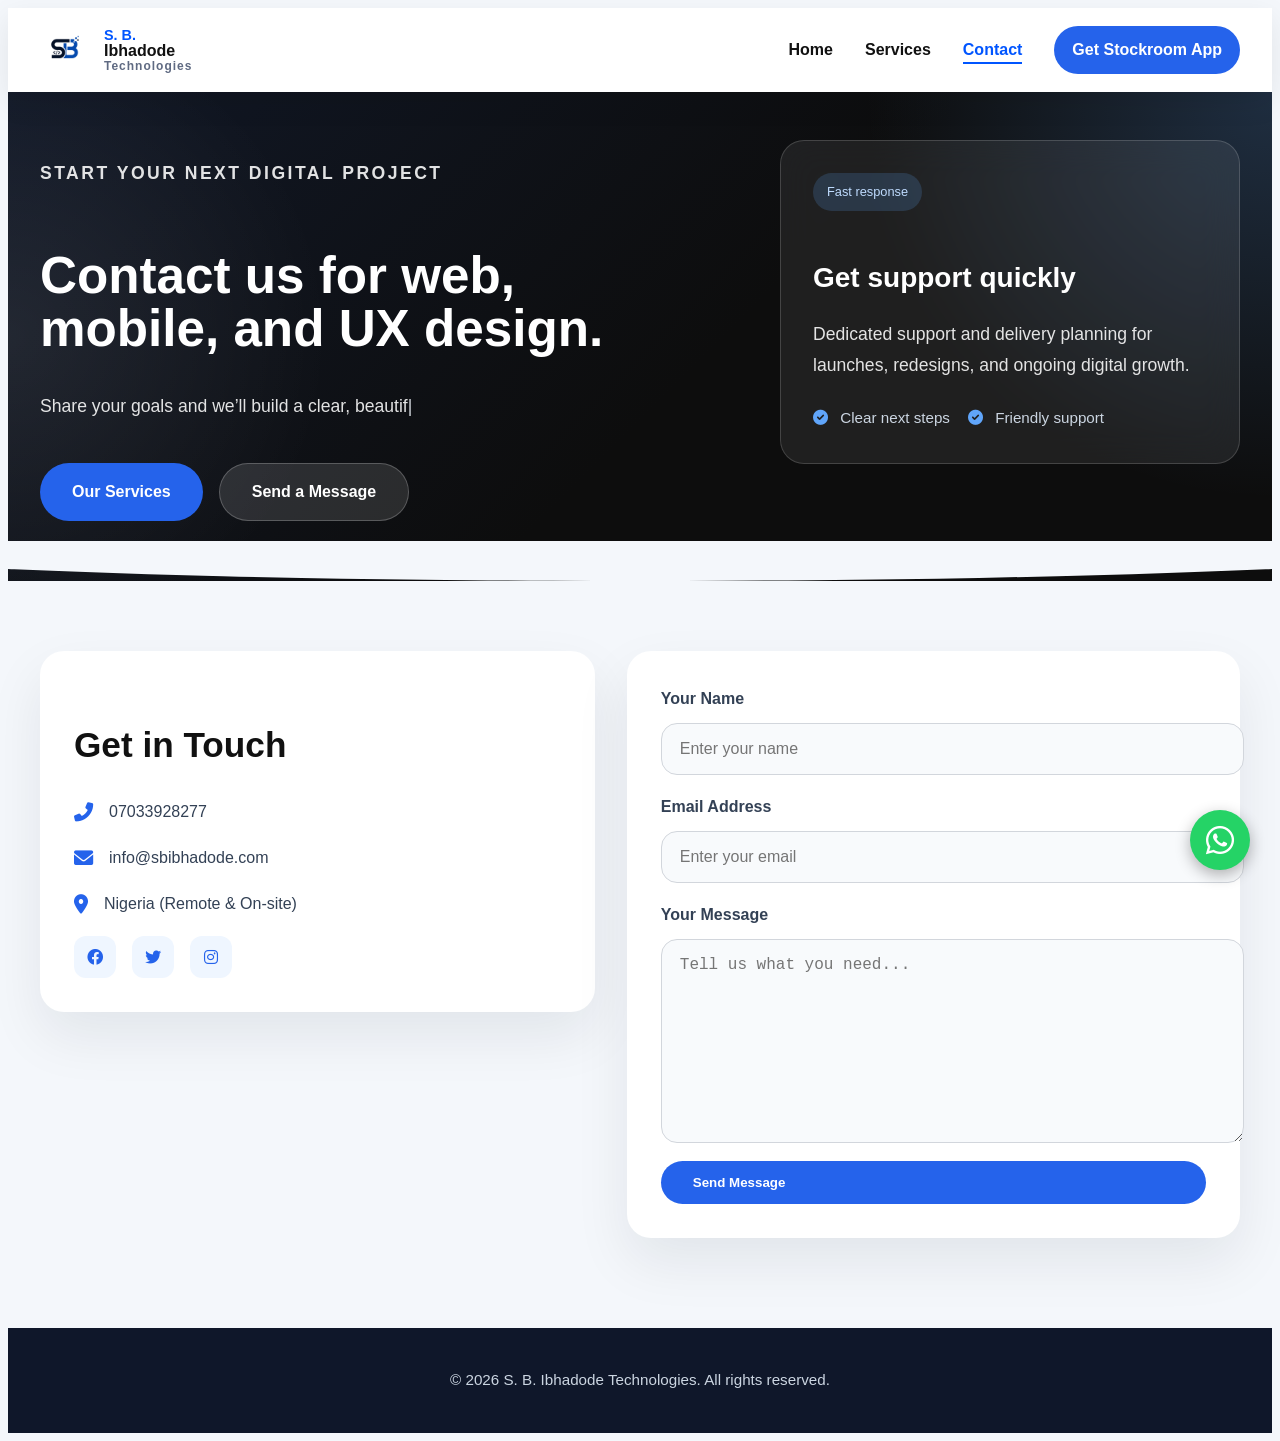
==== commit f8496931: "Sitemap added" ====
--- a/contact.html
+++ b/contact.html
@@ -4,6 +4,23 @@
     <meta charset="UTF-8">
     <meta name="viewport" content="width=device-width, initial-scale=1.0">
     <title>Contact | S. B. Ibhadode Technologies</title>
+    <meta name="description" content="Contact S. B. Ibhadode Technologies to discuss a website, app, game, or custom software project.">
+    <link rel="canonical" href="https://sbi.globalcreest.com/contact">
+    <link rel="icon" type="image/png" sizes="48x48" href="/images/favicon-48.png">
+    <link rel="icon" href="/favicon.ico" sizes="48x48">
+    <link rel="apple-touch-icon" sizes="180x180" href="/images/apple-touch-icon.png">
+    <meta property="og:type" content="website">
+    <meta property="og:site_name" content="S. B. Ibhadode Technologies">
+    <meta property="og:title" content="Contact | S. B. Ibhadode Technologies">
+    <meta property="og:description" content="Contact S. B. Ibhadode Technologies to discuss a website, app, game, or custom software project.">
+    <meta property="og:url" content="https://sbi.globalcreest.com/contact">
+    <meta property="og:image" content="https://sbi.globalcreest.com/images/og-image.png">
+    <meta property="og:image:width" content="1200">
+    <meta property="og:image:height" content="630">
+    <meta name="twitter:card" content="summary_large_image">
+    <meta name="twitter:title" content="Contact | S. B. Ibhadode Technologies">
+    <meta name="twitter:description" content="Contact S. B. Ibhadode Technologies to discuss a website, app, game, or custom software project.">
+    <meta name="twitter:image" content="https://sbi.globalcreest.com/images/og-image.png">
     <link rel="stylesheet" href="css/reference">
     <link rel="stylesheet" href="css/style.css">
     <link rel="stylesheet" href="https://cdnjs.cloudflare.com/ajax/libs/font-awesome/6.0.0/css/all.min.css">
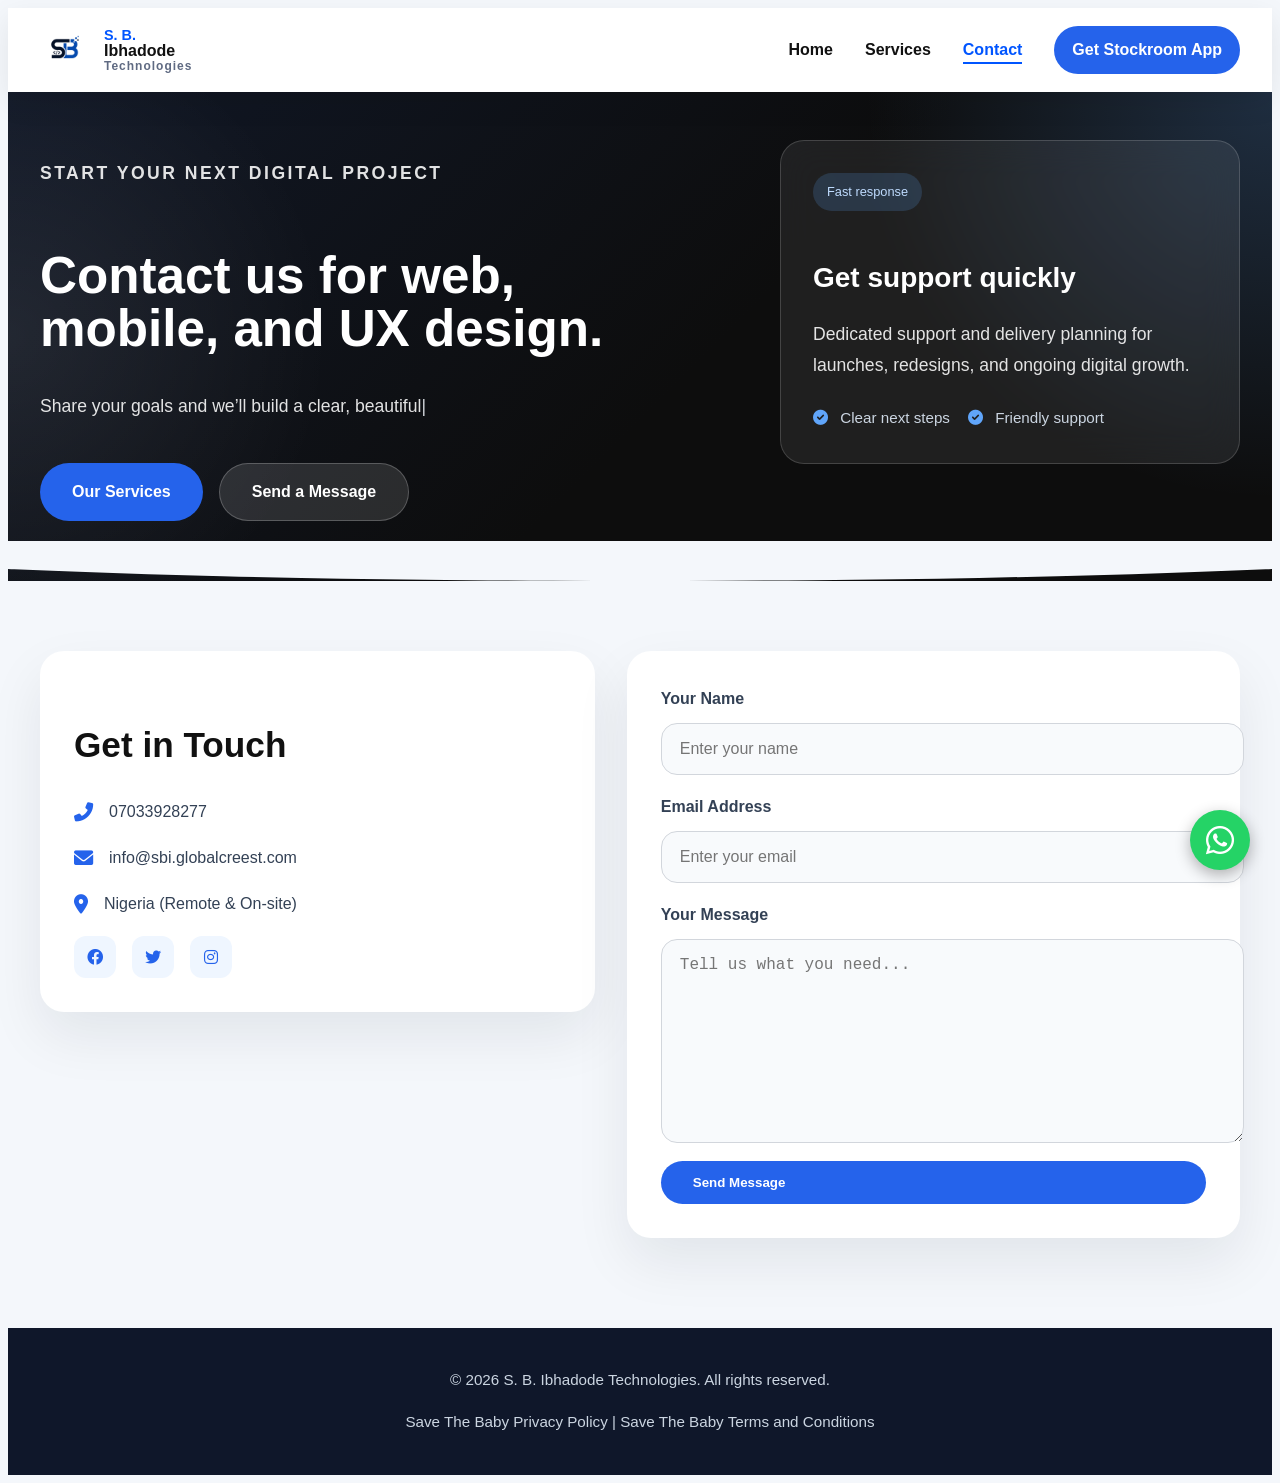
==== commit f65abe18: "Save the baby and stockroom embedded" ====
--- a/contact.html
+++ b/contact.html
@@ -86,7 +86,7 @@
                     </div>
                     <div class="info-item">
                         <i class="fas fa-envelope"></i>
-                        <span>info@sbibhadode.com</span>
+                        <span>info@sbi.globalcreest.com</span>
                     </div>
                     <div class="info-item">
                         <i class="fas fa-map-marker-alt"></i>
@@ -120,6 +120,7 @@
     <footer>
         <div class="container">
             <p>&copy; 2026 S. B. Ibhadode Technologies. All rights reserved.</p>
+            <p class="legal-links"><a href="/privacy-policy">Save The Baby Privacy Policy</a> | <a href="/terms-and-conditions">Save The Baby Terms and Conditions</a></p>
         </div>
     </footer>
 
--- a/css/style.css
+++ b/css/style.css
@@ -503,3 +503,11 @@
     .stat-card { padding: 24px; }
     .about-copy h2 { font-size: 2rem; }
 }
+
+.nav-links a.save-the-baby-nav { display: inline-flex; padding: 10px 18px; border-radius: 999px; background: #f2b84b; color: #10213d; border: 0; font-weight: 700; }
+.nav-links a.save-the-baby-nav:hover, .nav-links a.save-the-baby-nav:focus-visible { background: #e6a82f; color: #10213d; }
+.game-project-preview { display: grid; place-items: center; color: #fff; text-decoration: none; background: radial-gradient(circle at 25% 15%, #4264a2, transparent 35%), linear-gradient(135deg, #0d203c, #174c76 58%, #af673d); }
+.game-project-preview span { display: grid; justify-items: center; gap: 9px; text-align: center; }
+.game-project-preview i { font-size: 2.2rem; color: #f2c46d; }
+.game-project-preview strong { font-size: clamp(1.3rem, 4vw, 2rem); }
+.game-project-preview small { color: #e7eef8; font-size: .95rem; }
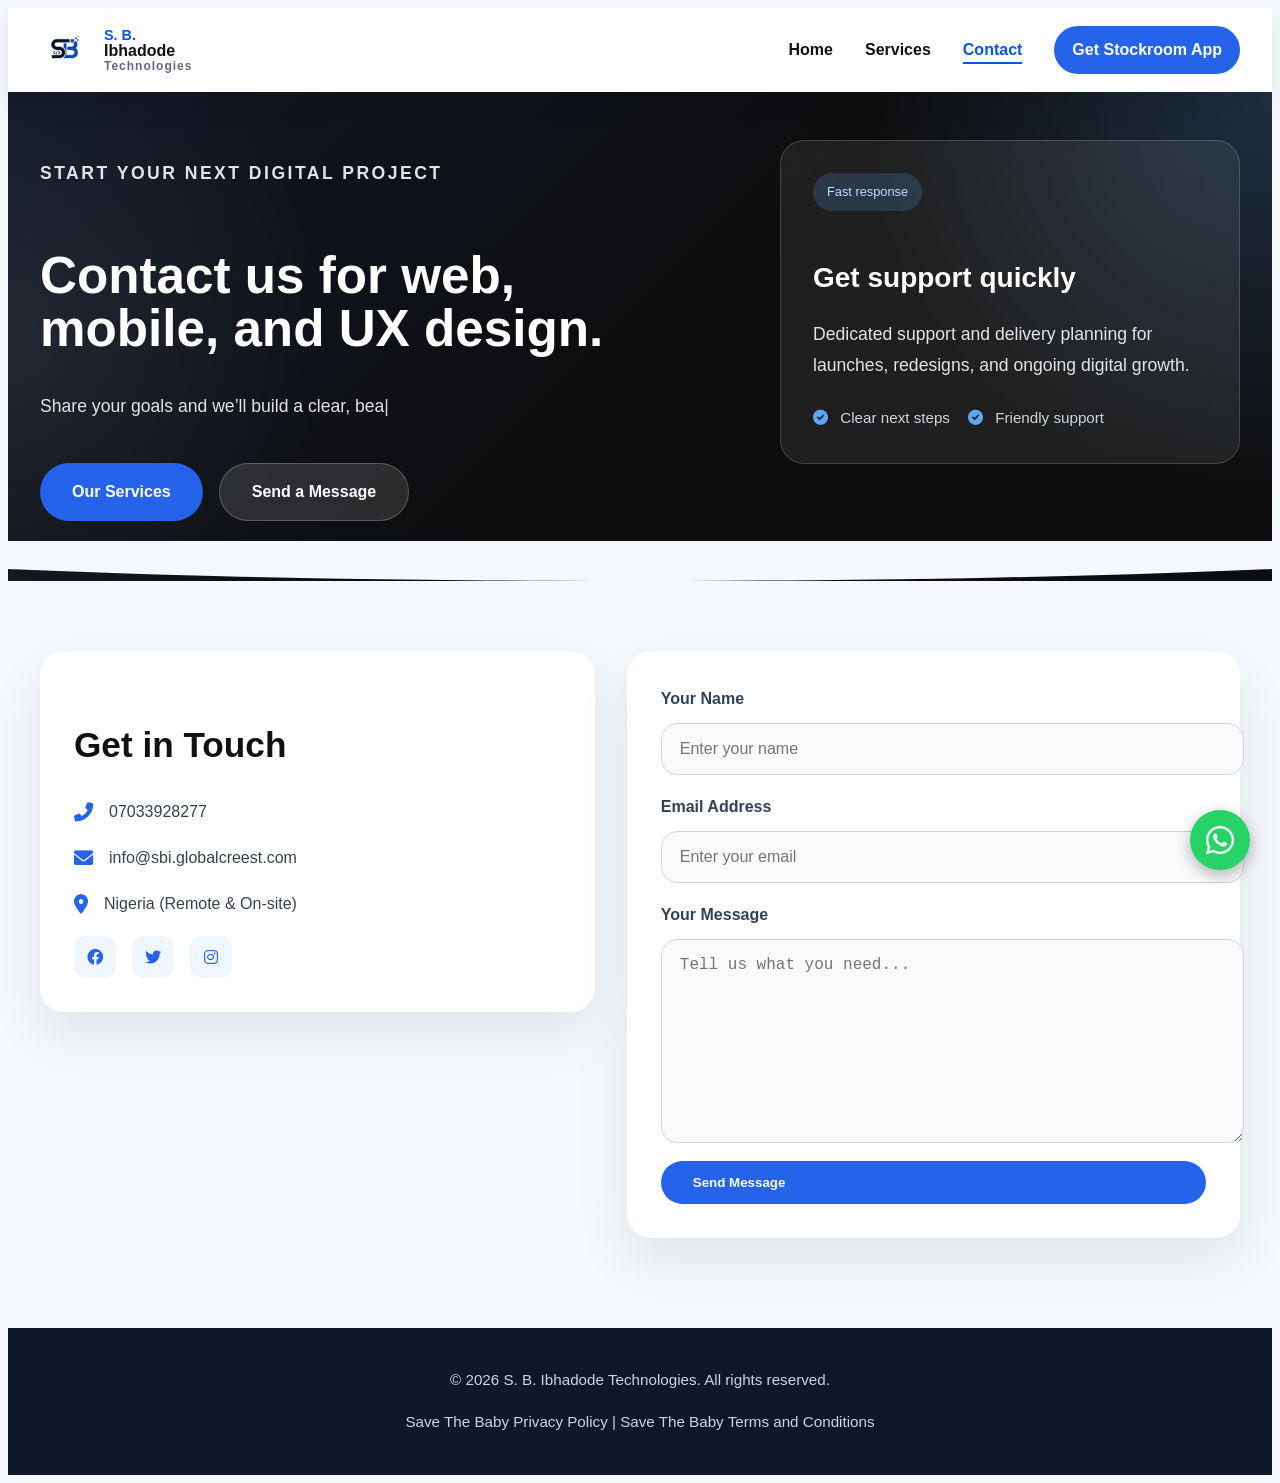
==== commit 8814fc15: "privacy-policy and terms url for save the baby changed" ====
--- a/contact.html
+++ b/contact.html
@@ -120,7 +120,7 @@
     <footer>
         <div class="container">
             <p>&copy; 2026 S. B. Ibhadode Technologies. All rights reserved.</p>
-            <p class="legal-links"><a href="/privacy-policy">Save The Baby Privacy Policy</a> | <a href="/terms-and-conditions">Save The Baby Terms and Conditions</a></p>
+            <p class="legal-links"><a href="/save-the-baby/privacy-policy">Save The Baby Privacy Policy</a> | <a href="/save-the-baby/terms-and-conditions">Save The Baby Terms and Conditions</a></p>
         </div>
     </footer>
 
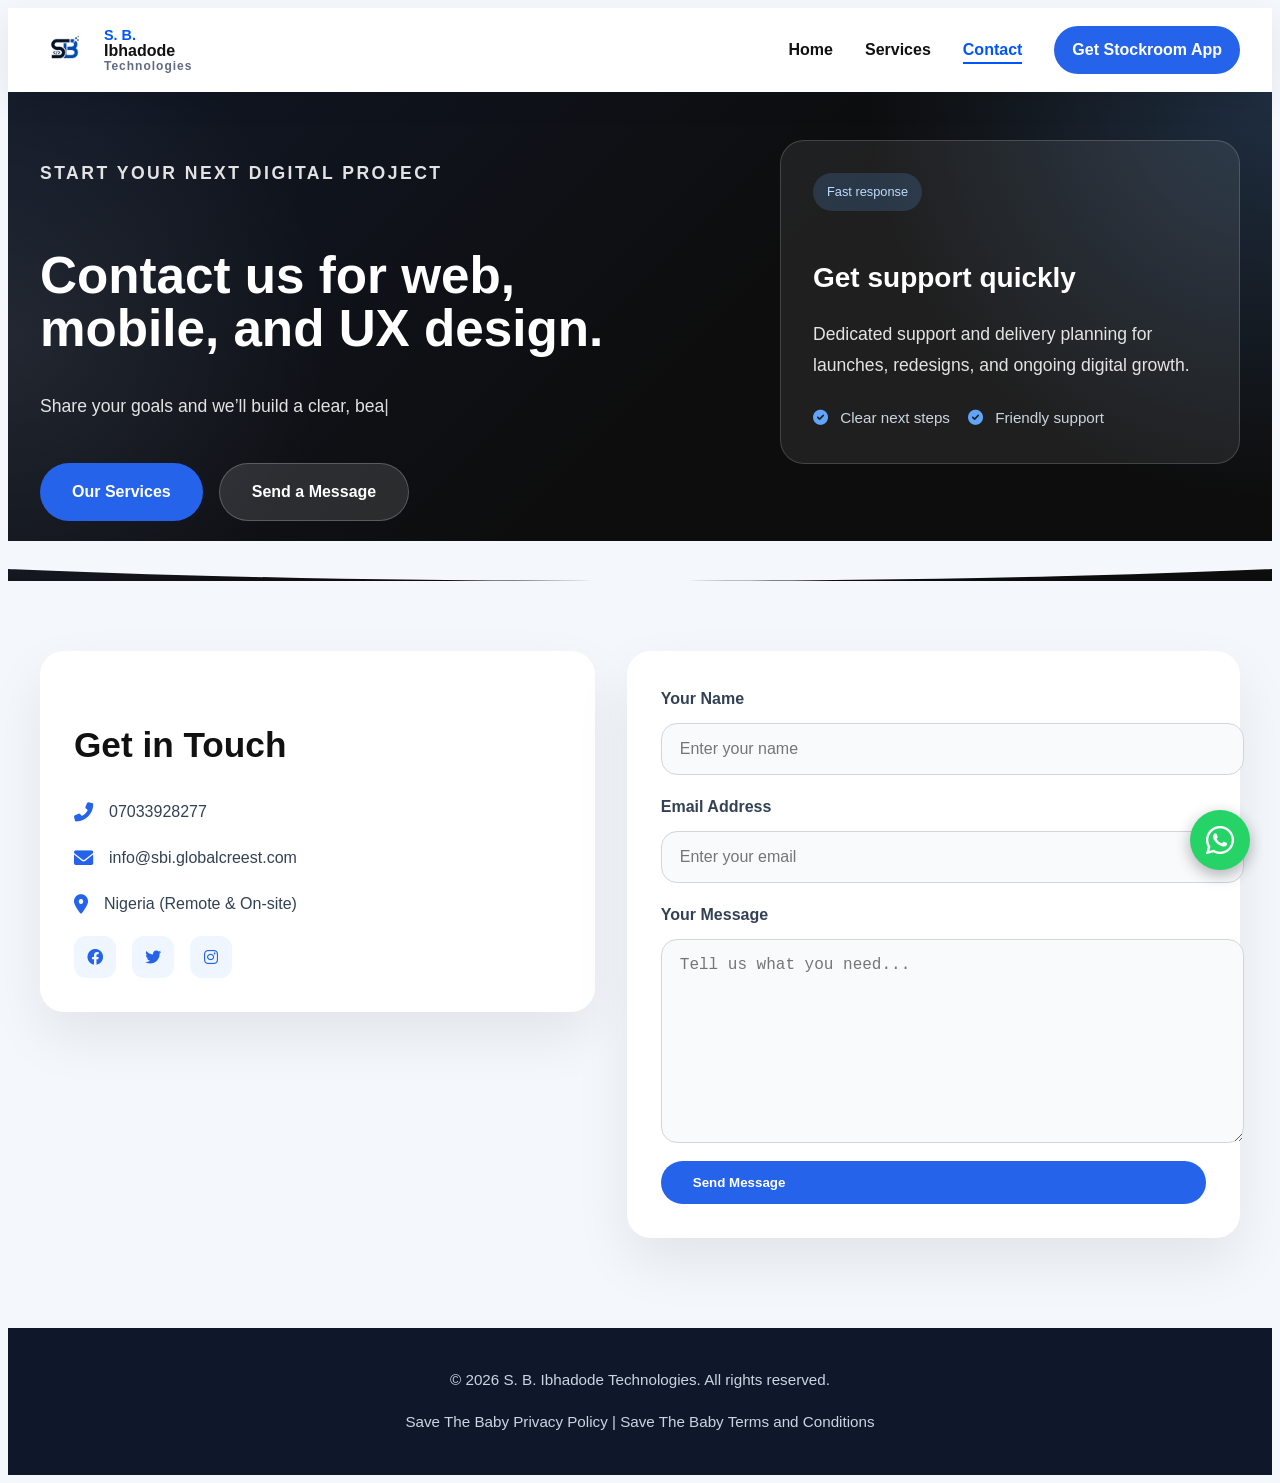
==== commit 0f0223bc: "Normalize website workflow and render introductory content without scripts" ====
--- a/contact.html
+++ b/contact.html
@@ -54,7 +54,7 @@
             <div class="hero-text reveal slide-in-left">
                 <p class="eyebrow">Start your next digital project</p>
                 <h1>Contact us for web, mobile, and UX design.</h1>
-                <p class="hero-copy typed" data-text="Share your goals and we’ll build a clear, beautiful product experience that helps your business grow."></p>
+                <p class="hero-copy typed" data-text="Share your goals and we’ll build a clear, beautiful product experience that helps your business grow.">Share your goals and we’ll build a clear, beautiful product experience that helps your business grow.</p>
                 <div class="hero-buttons">
                     <a href="/services" class="btn primary">Our Services</a>
                     <a href="#contact" class="btn secondary">Send a Message</a>
--- a/css/style.css
+++ b/css/style.css
@@ -279,22 +279,30 @@
 
 /* --- REVEAL ANIMATION --- */
 .reveal {
-    opacity: 0;
-    transform: translateY(30px);
+    /* Content remains visible when scripts fail or rendering is delayed. */
+    opacity: 1;
+    transform: none;
     transition: opacity 0.85s ease, transform 0.85s ease;
 }
 .reveal.visible {
-    opacity: 1;
-    transform: translate(0, 0);
+    animation: reveal-in 0.85s ease both;
+    transform: none;
+}
+@keyframes reveal-in {
+    from { opacity: 0; transform: translateY(30px); }
+    to { opacity: 1; transform: none; }
+}
+@media (prefers-reduced-motion: reduce) {
+    .reveal.visible { animation: none; }
 }
 .slide-in-left {
-    transform: translateX(-45px);
+    transform: none;
 }
 .slide-in-right {
-    transform: translateX(45px);
+    transform: none;
 }
 .slide-in-up {
-    transform: translateY(45px);
+    transform: none;
 }
 .typed {
     display: inline-flex;
